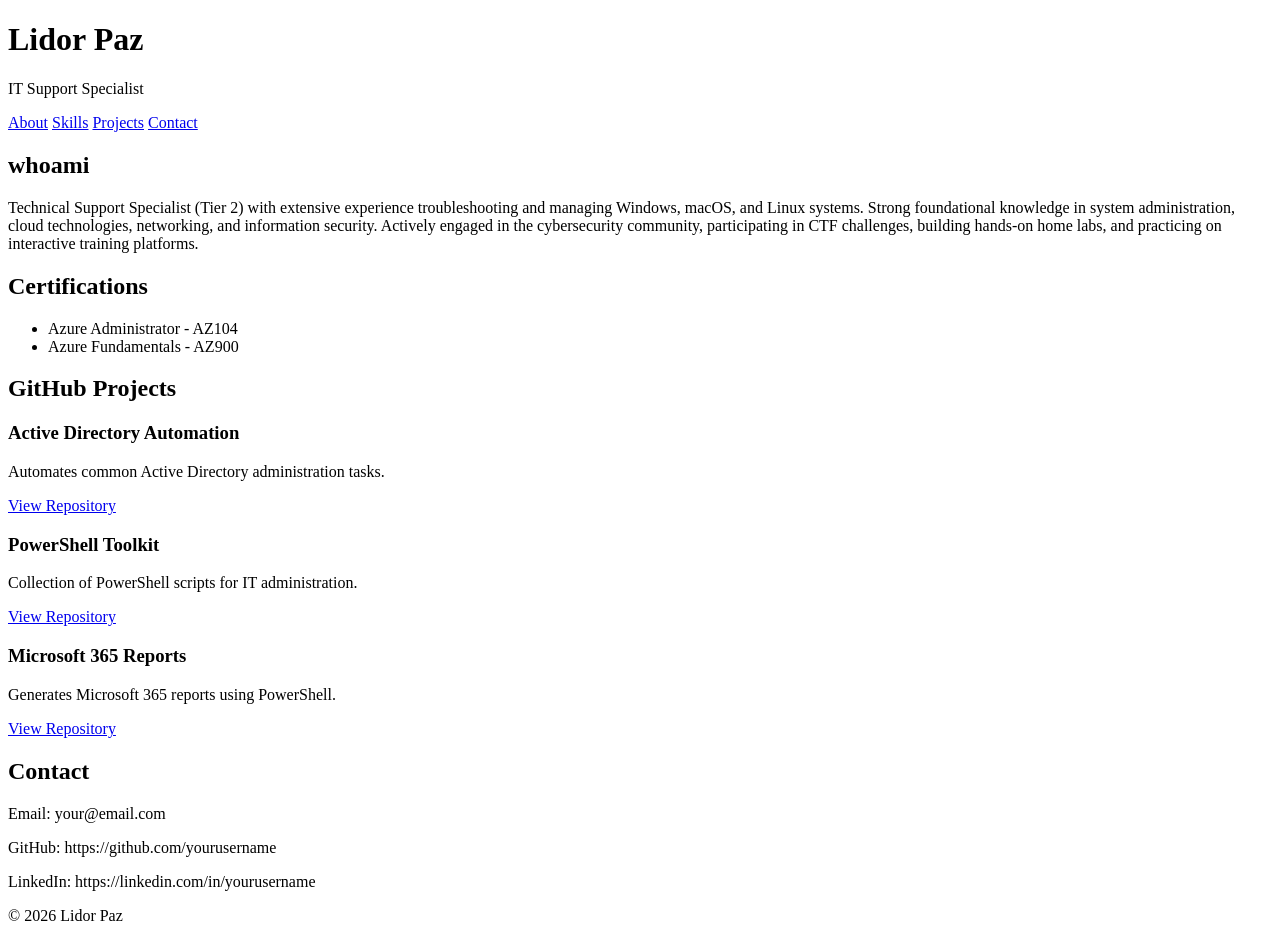
==== index.html @ a40a8e19 "Add files via upload" ====
<!DOCTYPE html>
<html lang="en">

<head>
    <meta charset="UTF-8">
    <meta name="viewport" content="width=device-width, initial-scale=1.0">
    <title>Lidor Paz | IT Portfolio</title>

    <link rel="stylesheet" href="style.css">
</head>

<body>

    <header>
        <h1>Lidor Paz</h1>
        <p>IT Support Specialist</p>

        <nav>
            <a href="#whoami">About</a>
            <a href="#certifications">Skills</a>
            <a href="#github_projects">Projects</a>
            <a href="#contact">Contact</a>
        </nav>
    </header>

    <main>

        <section id="whoami">
            <h2>whoami</h2>

            <p>
                Technical Support Specialist (Tier 2) with extensive experience troubleshooting and managing Windows, macOS, and Linux systems.
                Strong foundational knowledge in system administration, cloud technologies, networking, and information security.
                Actively engaged in the cybersecurity community, participating in CTF challenges, building hands-on home labs, and practicing on interactive training platforms. 
            </p>
        </section>

        <section id="certifications">

            <h2>Certifications</h2>

            <ul>
                <li>Azure Administrator - AZ104</li>
                <li>Azure Fundamentals - AZ900</li>
            </ul>

        </section>

        <section id="github_projects">

            <h2>GitHub Projects</h2>

            <article>

                <h3>Active Directory Automation</h3>

                <p>
                    Automates common Active Directory administration tasks.
                </p>

                <a href="#">View Repository</a>

            </article>

            <article>

                <h3>PowerShell Toolkit</h3>

                <p>
                    Collection of PowerShell scripts for IT administration.
                </p>

                <a href="#">View Repository</a>

            </article>

            <article>

                <h3>Microsoft 365 Reports</h3>

                <p>
                    Generates Microsoft 365 reports using PowerShell.
                </p>

                <a href="#">View Repository</a>

            </article>

        </section>

        <section id="contact">

            <h2>Contact</h2>

            <p>Email: your@email.com</p>
            <p>GitHub: https://github.com/yourusername</p>
            <p>LinkedIn: https://linkedin.com/in/yourusername</p>

        </section>

    </main>

    <footer>

        <p>© 2026 Lidor Paz</p>

    </footer>

</body>

</html>
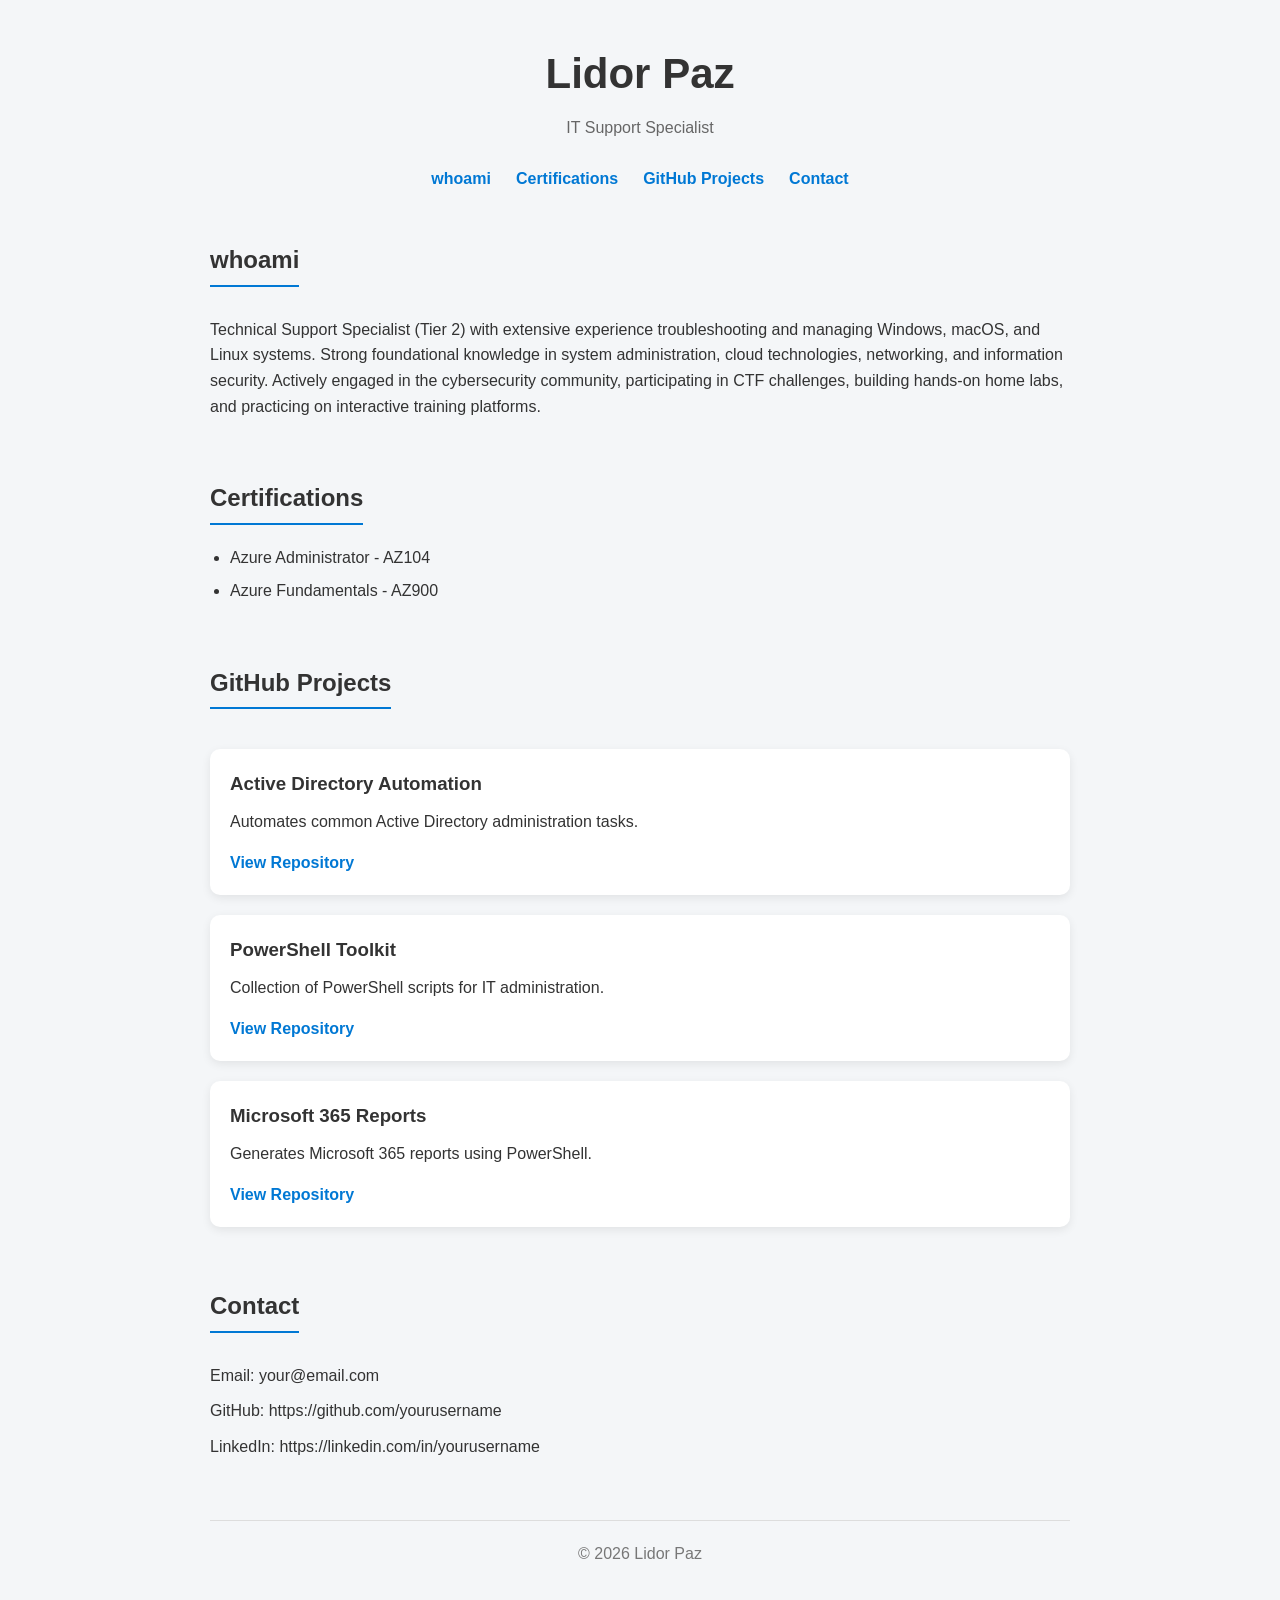
==== commit 80ff8247: "Update index.html" ====
--- a/index.html
+++ b/index.html
@@ -16,9 +16,9 @@
         <p>IT Support Specialist</p>
 
         <nav>
-            <a href="#whoami">About</a>
-            <a href="#certifications">Skills</a>
-            <a href="#github_projects">Projects</a>
+            <a href="#whoami">whoami</a>
+            <a href="#certifications">Certifications</a>
+            <a href="#github_projects">GitHub Projects</a>
             <a href="#contact">Contact</a>
         </nav>
     </header>
--- a/style.css
+++ b/style.css
@@ -0,0 +1,129 @@
+/* Reset */
+
+* {
+    margin: 0;
+    padding: 0;
+    box-sizing: border-box;
+}
+
+/* Page */
+
+html {
+    scroll-behavior: smooth;
+}
+
+body {
+    font-family: Arial, Helvetica, sans-serif;
+    background-color: #f4f6f8;
+    color: #333;
+    line-height: 1.6;
+    max-width: 900px;
+    margin: auto;
+    padding: 40px 20px;
+}
+
+/* Header */
+
+header {
+    text-align: center;
+    margin-bottom: 50px;
+}
+
+header h1 {
+    font-size: 42px;
+    margin-bottom: 8px;
+}
+
+header p {
+    color: #666;
+    margin-bottom: 25px;
+}
+
+/* Navigation */
+
+nav {
+    display: flex;
+    justify-content: center;
+    gap: 25px;
+}
+
+nav a {
+    text-decoration: none;
+    color: #0078d4;
+    font-weight: bold;
+}
+
+nav a:hover {
+    color: #005ea6;
+}
+
+/* Sections */
+
+section {
+    margin-bottom: 60px;
+}
+
+section h2 {
+    margin-bottom: 20px;
+    border-bottom: 2px solid #0078d4;
+    display: inline-block;
+    padding-bottom: 5px;
+}
+
+section p {
+    margin-top: 10px;
+}
+
+/* Skills */
+
+ul {
+    padding-left: 20px;
+}
+
+li {
+    margin-bottom: 8px;
+}
+
+/* Project Cards */
+
+article {
+    background: white;
+    padding: 20px;
+    margin-top: 20px;
+    border-radius: 10px;
+    box-shadow: 0 3px 10px rgba(0,0,0,0.08);
+}
+
+article h3 {
+    margin-bottom: 10px;
+}
+
+article p {
+    margin-bottom: 15px;
+}
+
+article a {
+    text-decoration: none;
+    color: #0078d4;
+    font-weight: bold;
+}
+
+article a:hover {
+    text-decoration: underline;
+}
+
+/* Contact */
+
+#contact p {
+    margin-bottom: 10px;
+}
+
+/* Footer */
+
+footer {
+    text-align: center;
+    margin-top: 60px;
+    padding-top: 20px;
+    border-top: 1px solid #ddd;
+    color: #777;
+}
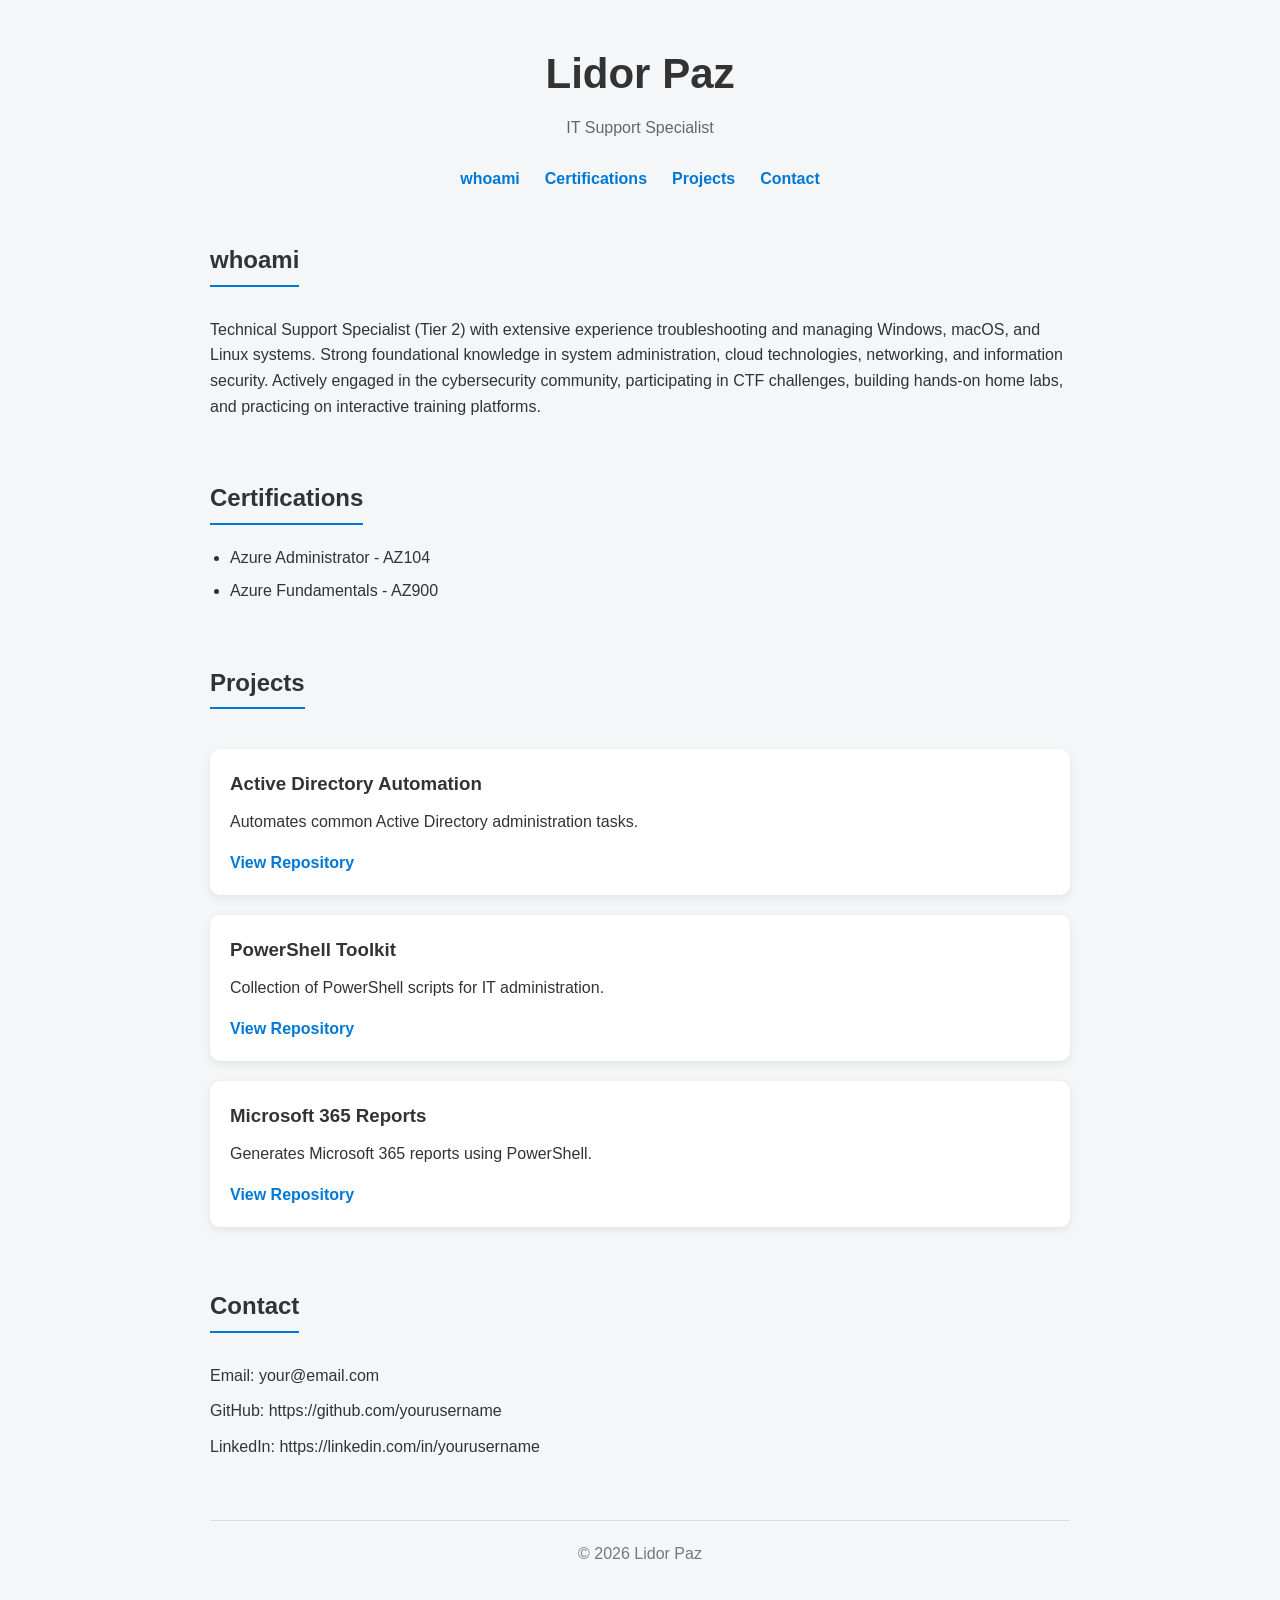
==== commit ae1c01e8: "Update index.html" ====
--- a/index.html
+++ b/index.html
@@ -18,7 +18,7 @@
         <nav>
             <a href="#whoami">whoami</a>
             <a href="#certifications">Certifications</a>
-            <a href="#github_projects">GitHub Projects</a>
+            <a href="#projects">Projects</a>
             <a href="#contact">Contact</a>
         </nav>
     </header>
@@ -46,9 +46,9 @@
 
         </section>
 
-        <section id="github_projects">
+        <section id="projects">
 
-            <h2>GitHub Projects</h2>
+            <h2>Projects</h2>
 
             <article>
 
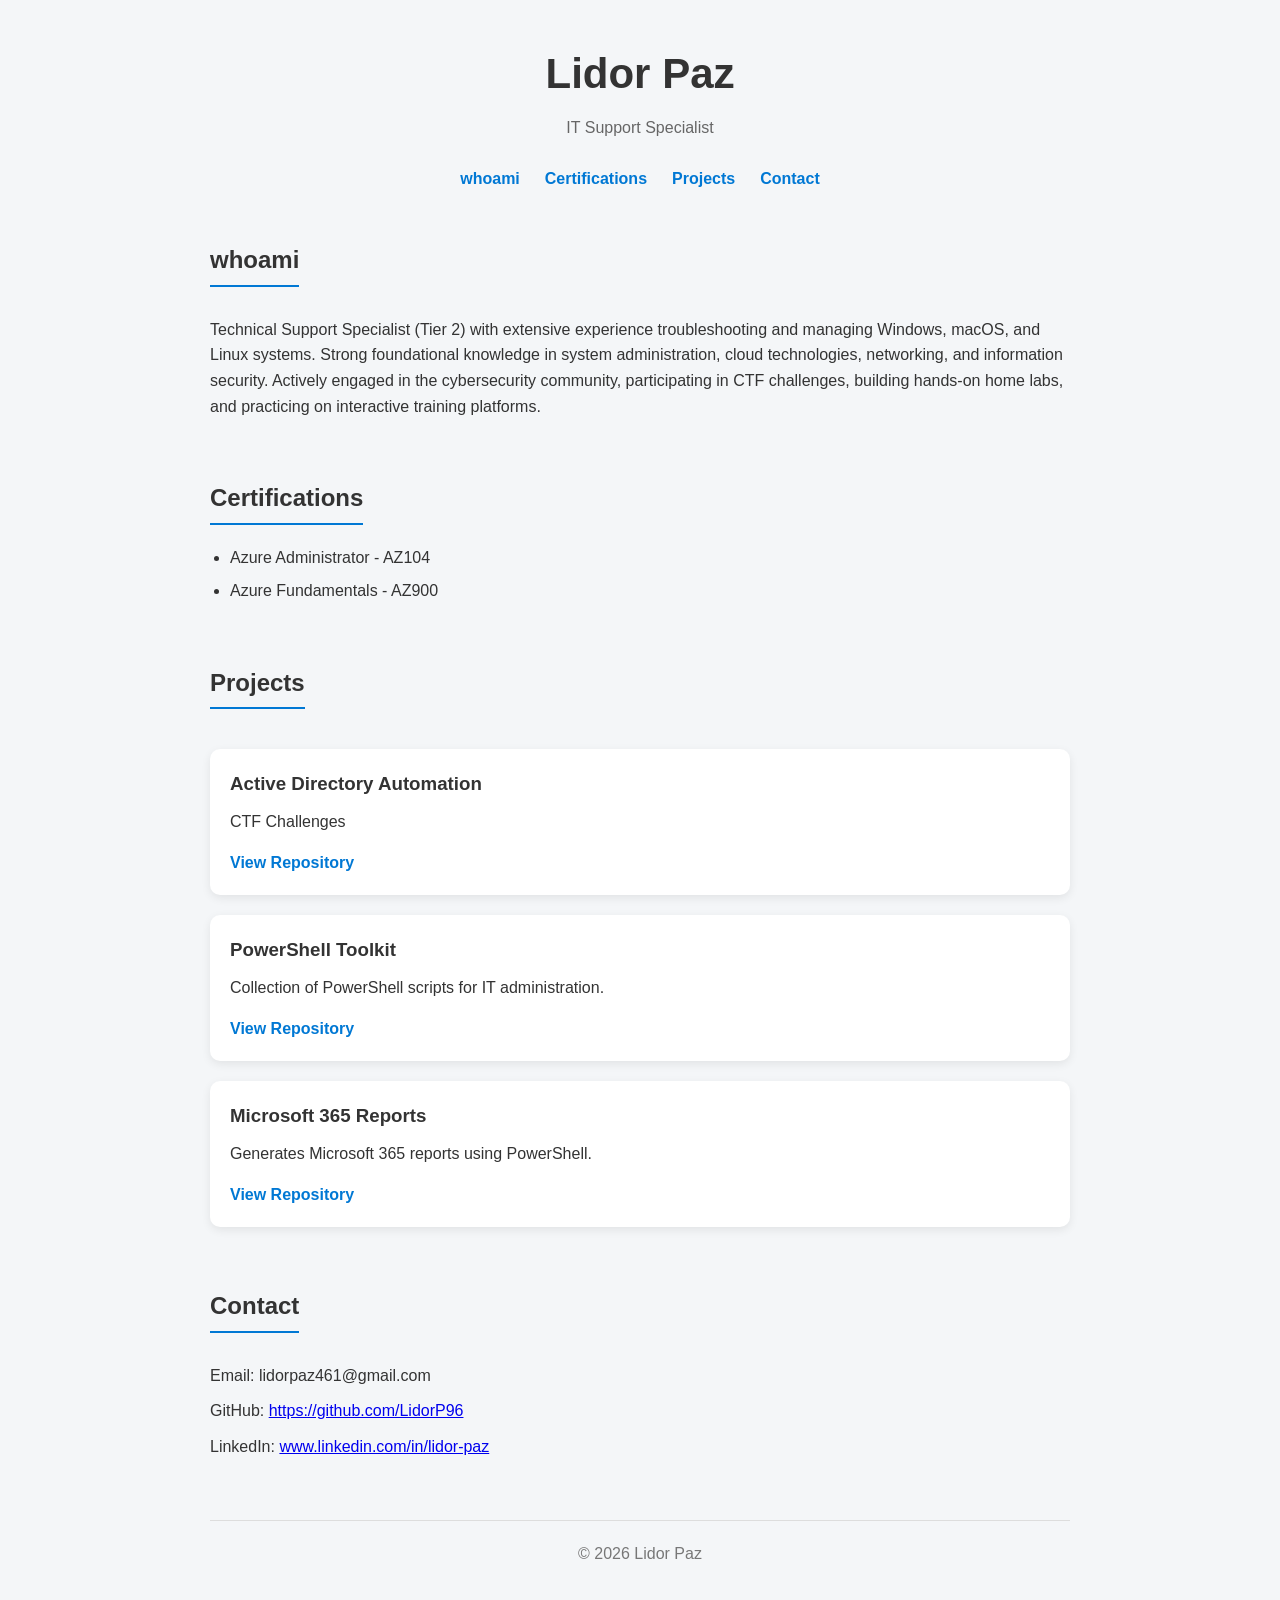
==== commit 63140b09: "Update index.html Updated projects and contact" ====
--- a/index.html
+++ b/index.html
@@ -55,10 +55,10 @@
                 <h3>Active Directory Automation</h3>
 
                 <p>
-                    Automates common Active Directory administration tasks.
+                    CTF Challenges
                 </p>
 
-                <a href="#">View Repository</a>
+                <a href="https://github.com/LidorP96/LidorP96.github.io/tree/main/CTF">View Repository</a>
 
             </article>
 
@@ -92,9 +92,9 @@
 
             <h2>Contact</h2>
 
-            <p>Email: your@email.com</p>
-            <p>GitHub: https://github.com/yourusername</p>
-            <p>LinkedIn: https://linkedin.com/in/yourusername</p>
+            <p>Email: lidorpaz461@gmail.com</p>
+            <p>GitHub: <a href="https://github.com/LidorP96">https://github.com/LidorP96</a></p>
+            <p>LinkedIn: <a href="www.linkedin.com/in/lidor-paz">www.linkedin.com/in/lidor-paz</a></p>
 
         </section>
 
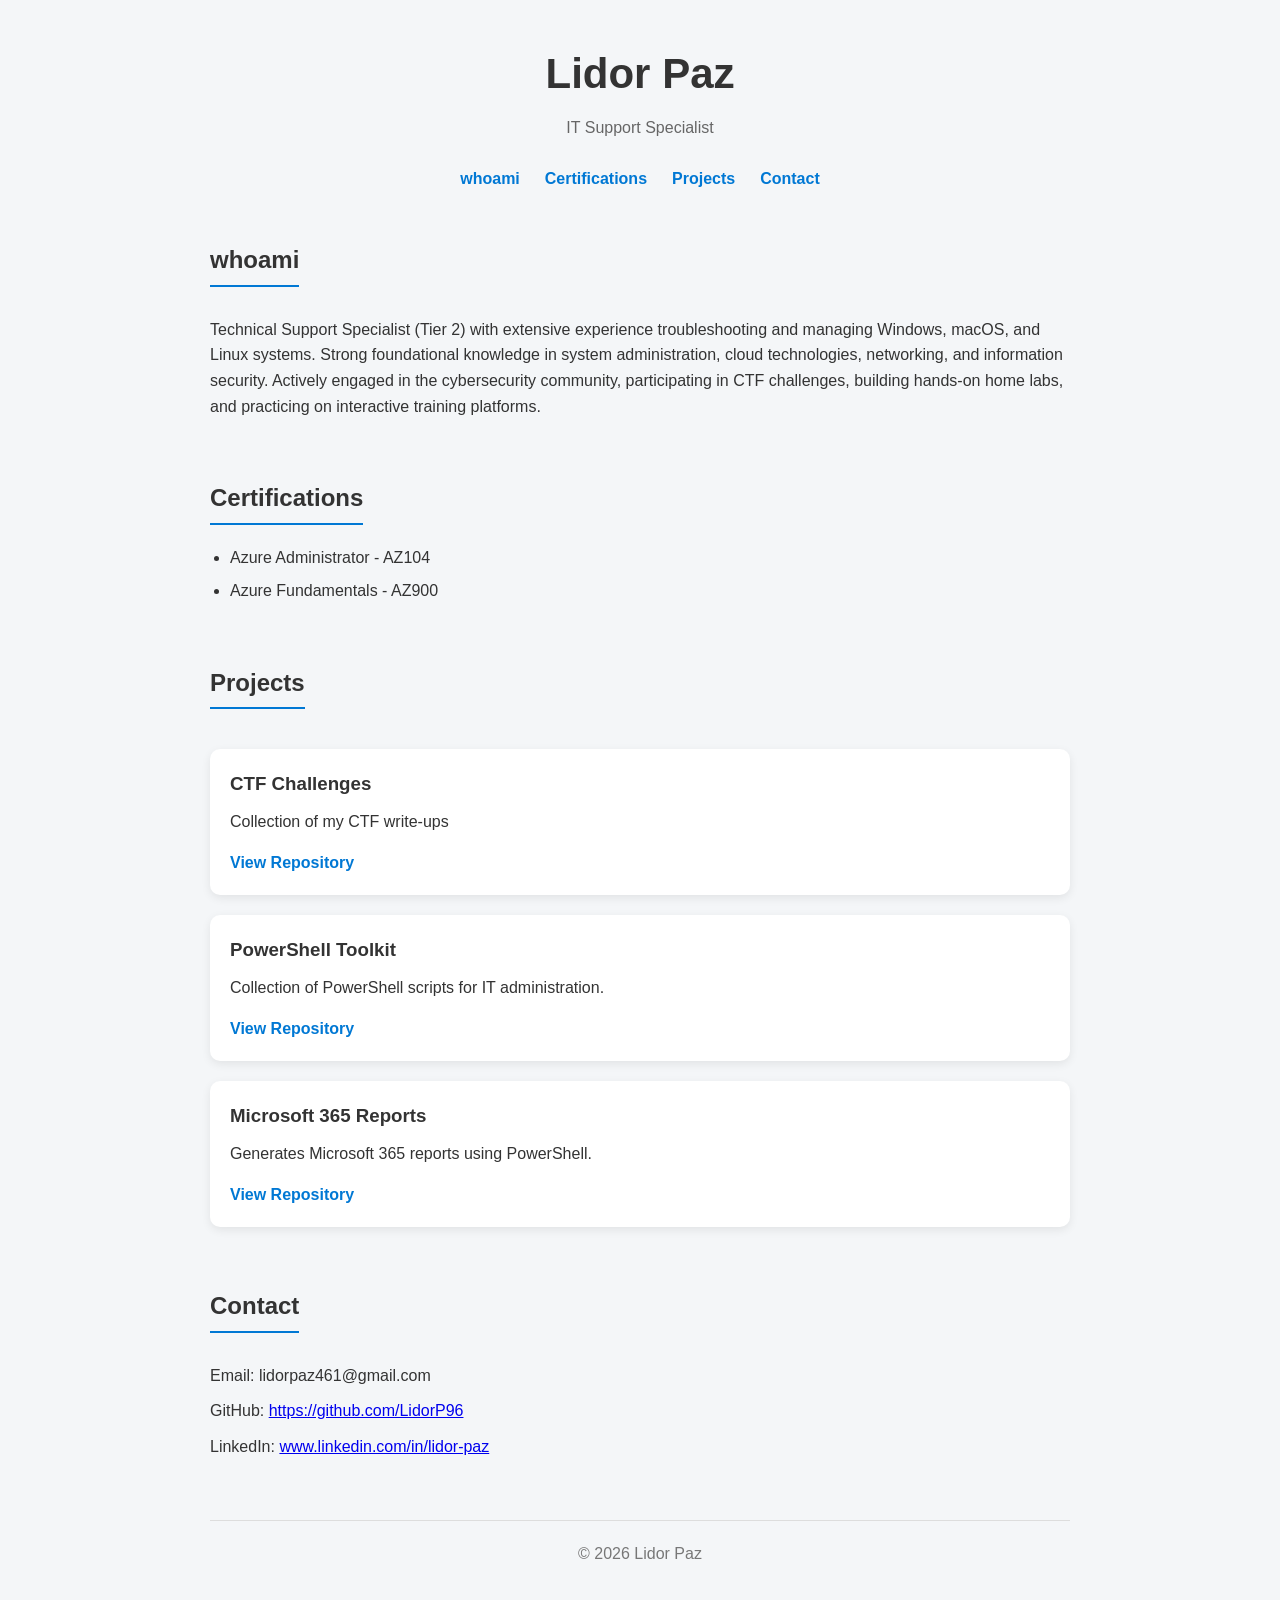
==== commit 6fe3dfbc: "Update index.html" ====
--- a/index.html
+++ b/index.html
@@ -52,10 +52,10 @@
 
             <article>
 
-                <h3>Active Directory Automation</h3>
+                <h3>CTF Challenges</h3>
 
                 <p>
-                    CTF Challenges
+                    Collection of my CTF write-ups
                 </p>
 
                 <a href="https://github.com/LidorP96/LidorP96.github.io/tree/main/CTF">View Repository</a>
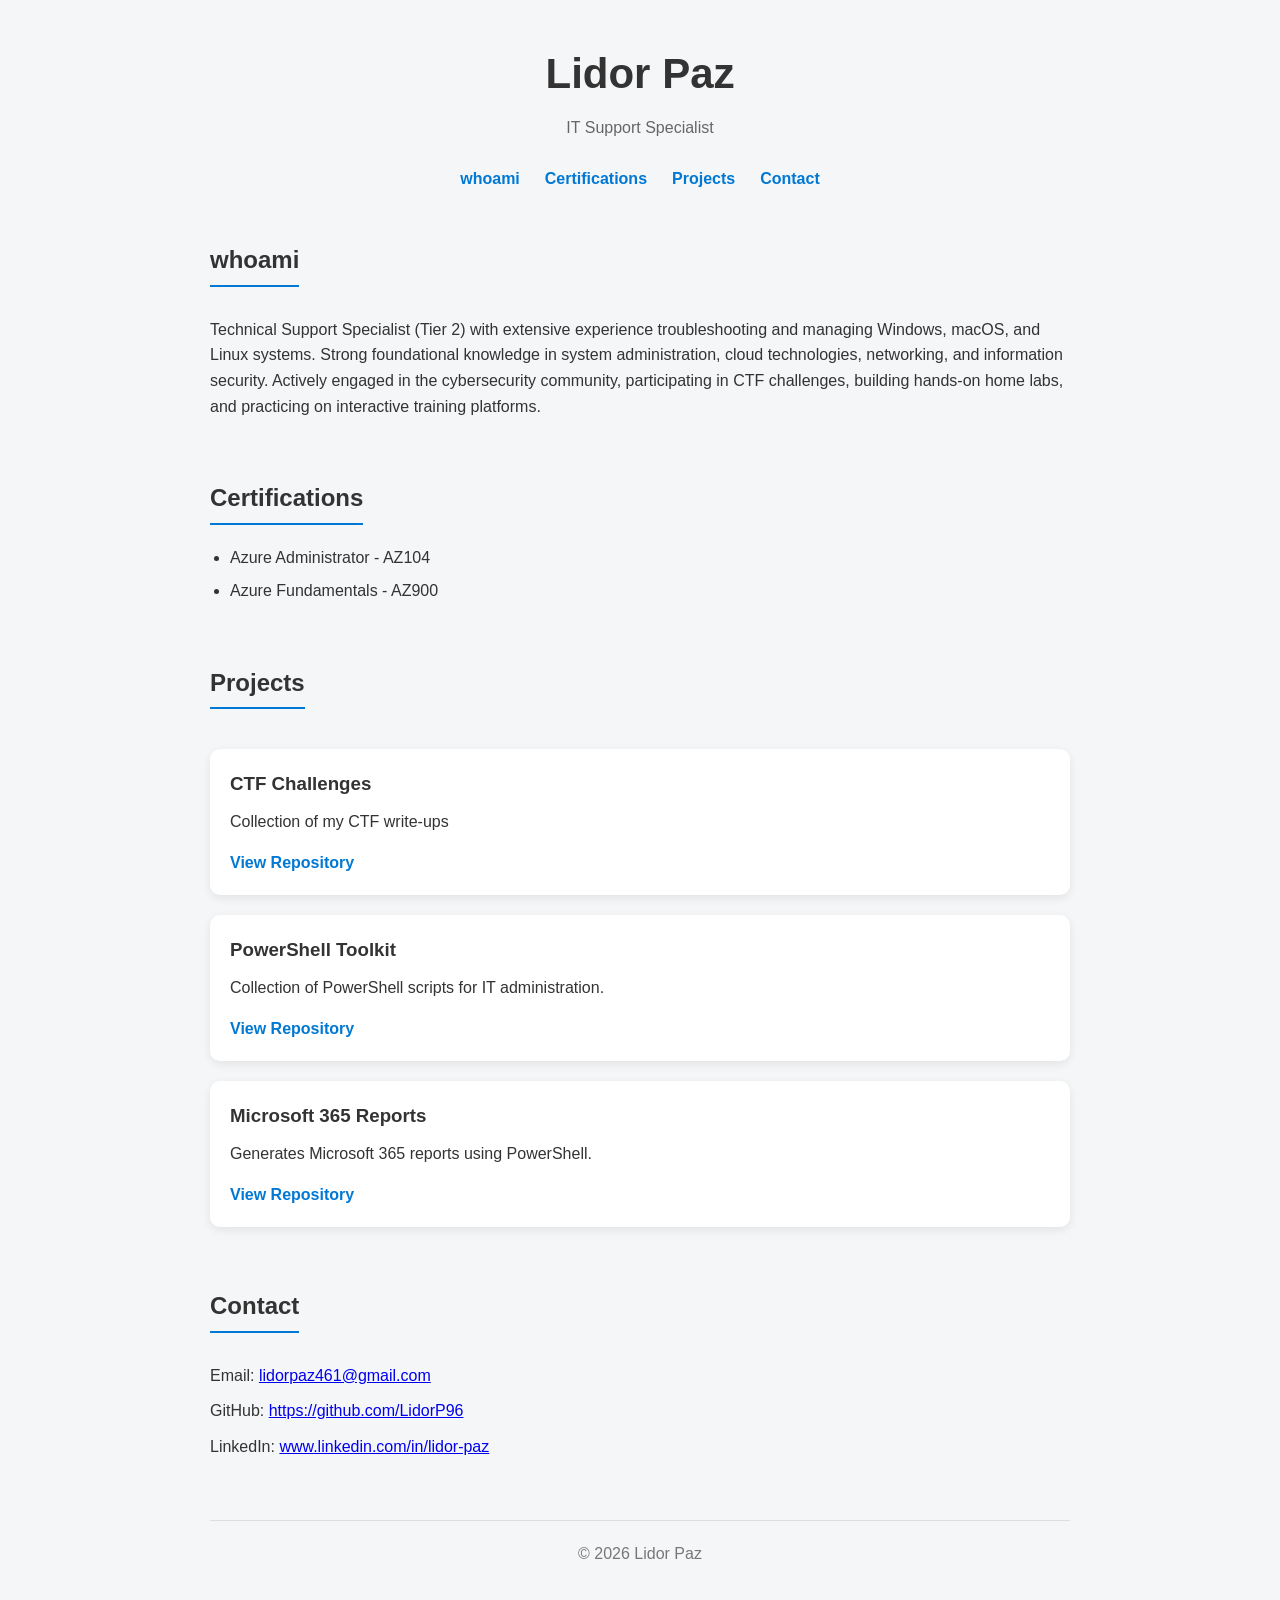
==== commit f28843ff: "Update index.html Fixed projects and contact links." ====
--- a/index.html
+++ b/index.html
@@ -58,7 +58,7 @@
                     Collection of my CTF write-ups
                 </p>
 
-                <a href="https://github.com/LidorP96/LidorP96.github.io/tree/main/CTF">View Repository</a>
+                <a href="https://github.com/LidorP96/LidorP96.github.io/tree/main/CTF" target="_blank" rel="noopener noreferrer">View Repository</a>
 
             </article>
 
@@ -92,9 +92,9 @@
 
             <h2>Contact</h2>
 
-            <p>Email: lidorpaz461@gmail.com</p>
-            <p>GitHub: <a href="https://github.com/LidorP96">https://github.com/LidorP96</a></p>
-            <p>LinkedIn: <a href="www.linkedin.com/in/lidor-paz">www.linkedin.com/in/lidor-paz</a></p>
+            <p>Email: <a href="mailto:lidorpaz461@gmail.com">lidorpaz461@gmail.com</a></p>
+            <p>GitHub: <a href="https://github.com/LidorP96" target="_blank" rel="noopener noreferrer">https://github.com/LidorP96</a></p>
+            <p>LinkedIn: <a href="https://www.linkedin.com/in/lidor-paz" target="_blank" rel="noopener noreferrer">www.linkedin.com/in/lidor-paz</a></p>
 
         </section>
 
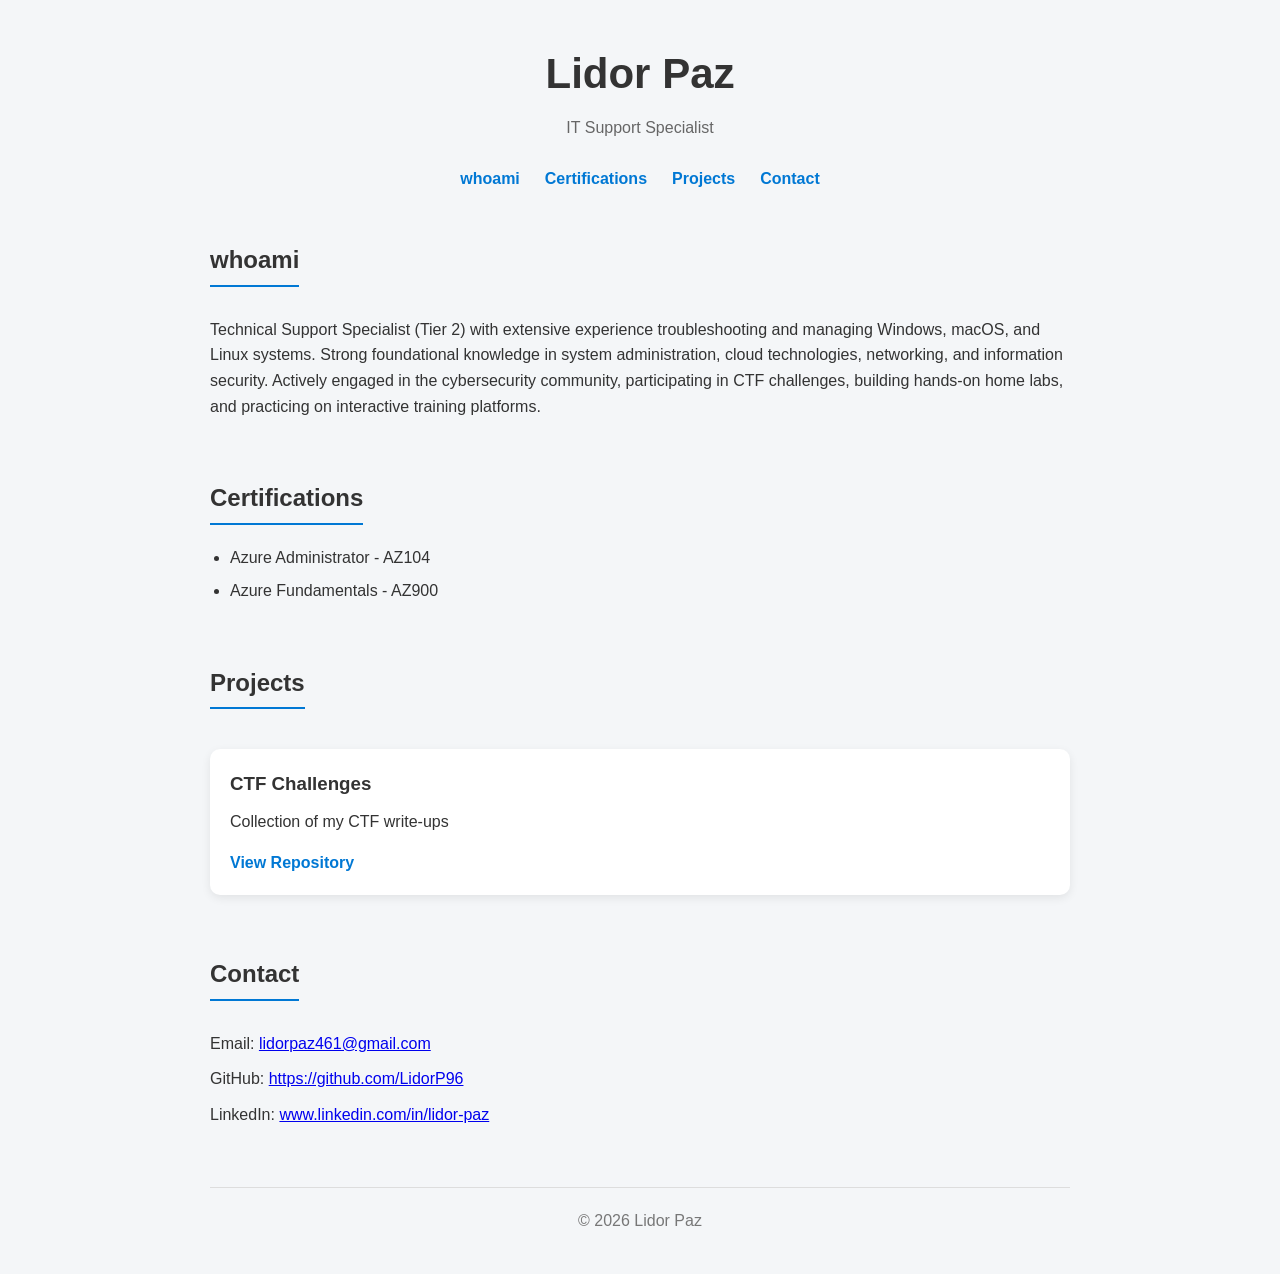
==== commit 05f8d21e: "Update index.html Changed projects to only CTF" ====
--- a/index.html
+++ b/index.html
@@ -61,7 +61,7 @@
                 <a href="https://github.com/LidorP96/LidorP96.github.io/tree/main/CTF" target="_blank" rel="noopener noreferrer">View Repository</a>
 
             </article>
-
+            <!--
             <article>
 
                 <h3>PowerShell Toolkit</h3>
@@ -85,7 +85,7 @@
                 <a href="#">View Repository</a>
 
             </article>
-
+        -->
         </section>
 
         <section id="contact">
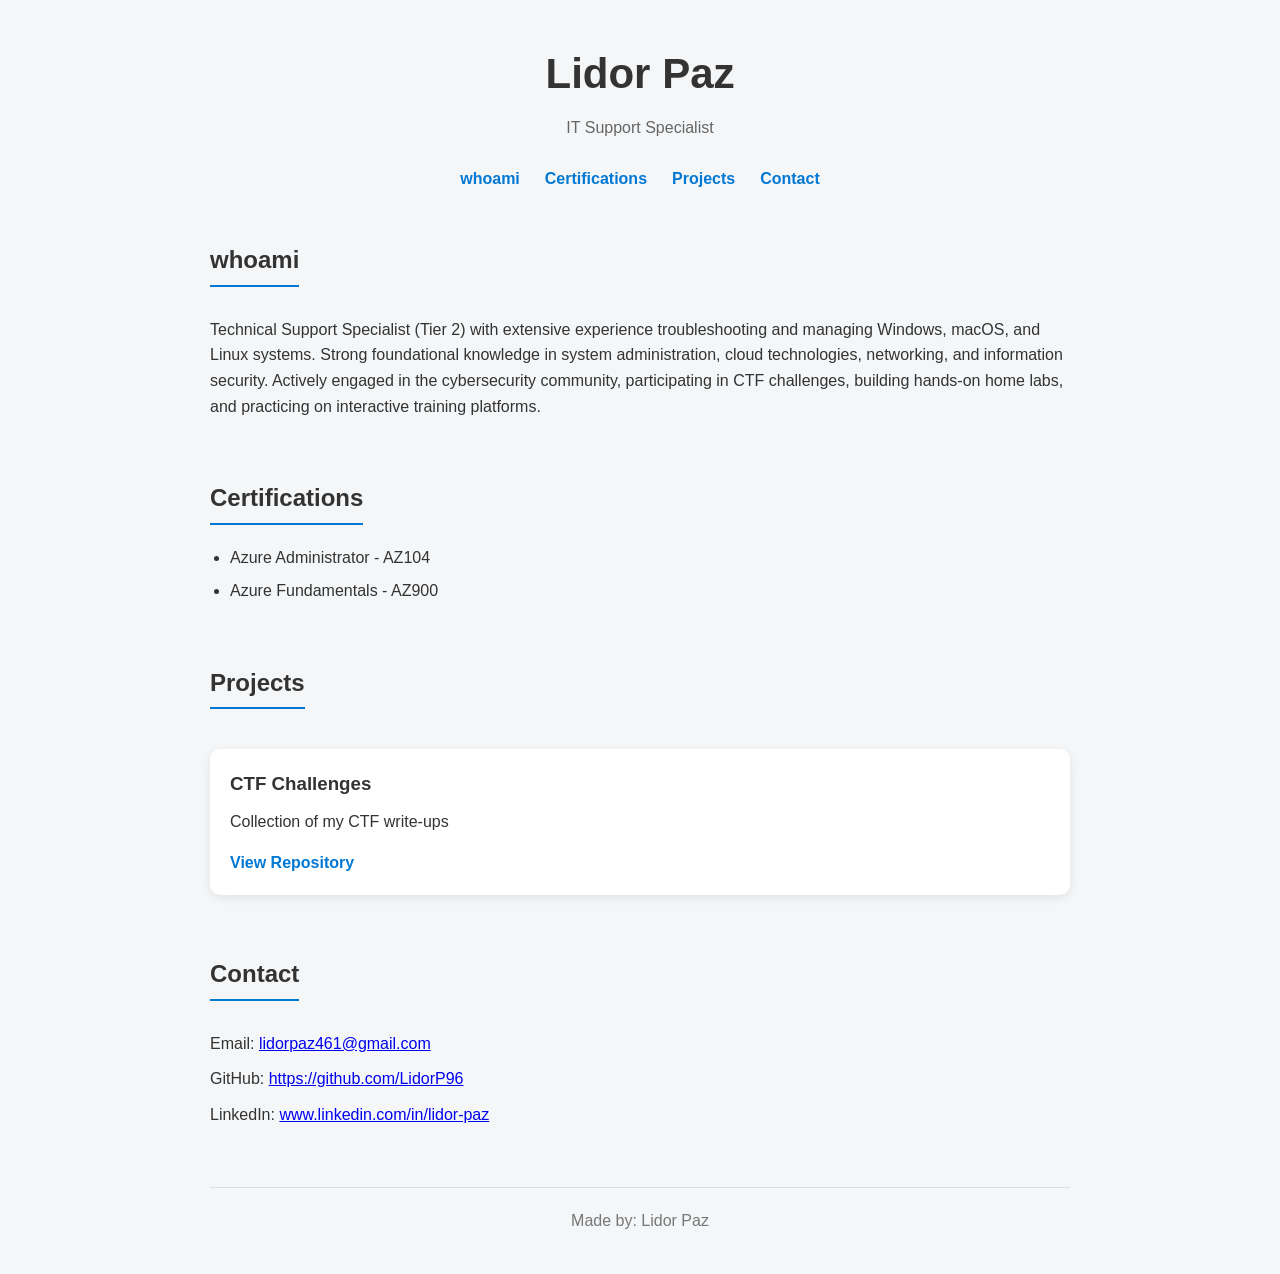
==== commit b3c4d369: "Update index.html Changed page bottom" ====
--- a/index.html
+++ b/index.html
@@ -102,7 +102,7 @@
 
     <footer>
 
-        <p>© 2026 Lidor Paz</p>
+        <p>Made by: Lidor Paz</p>
 
     </footer>
 
